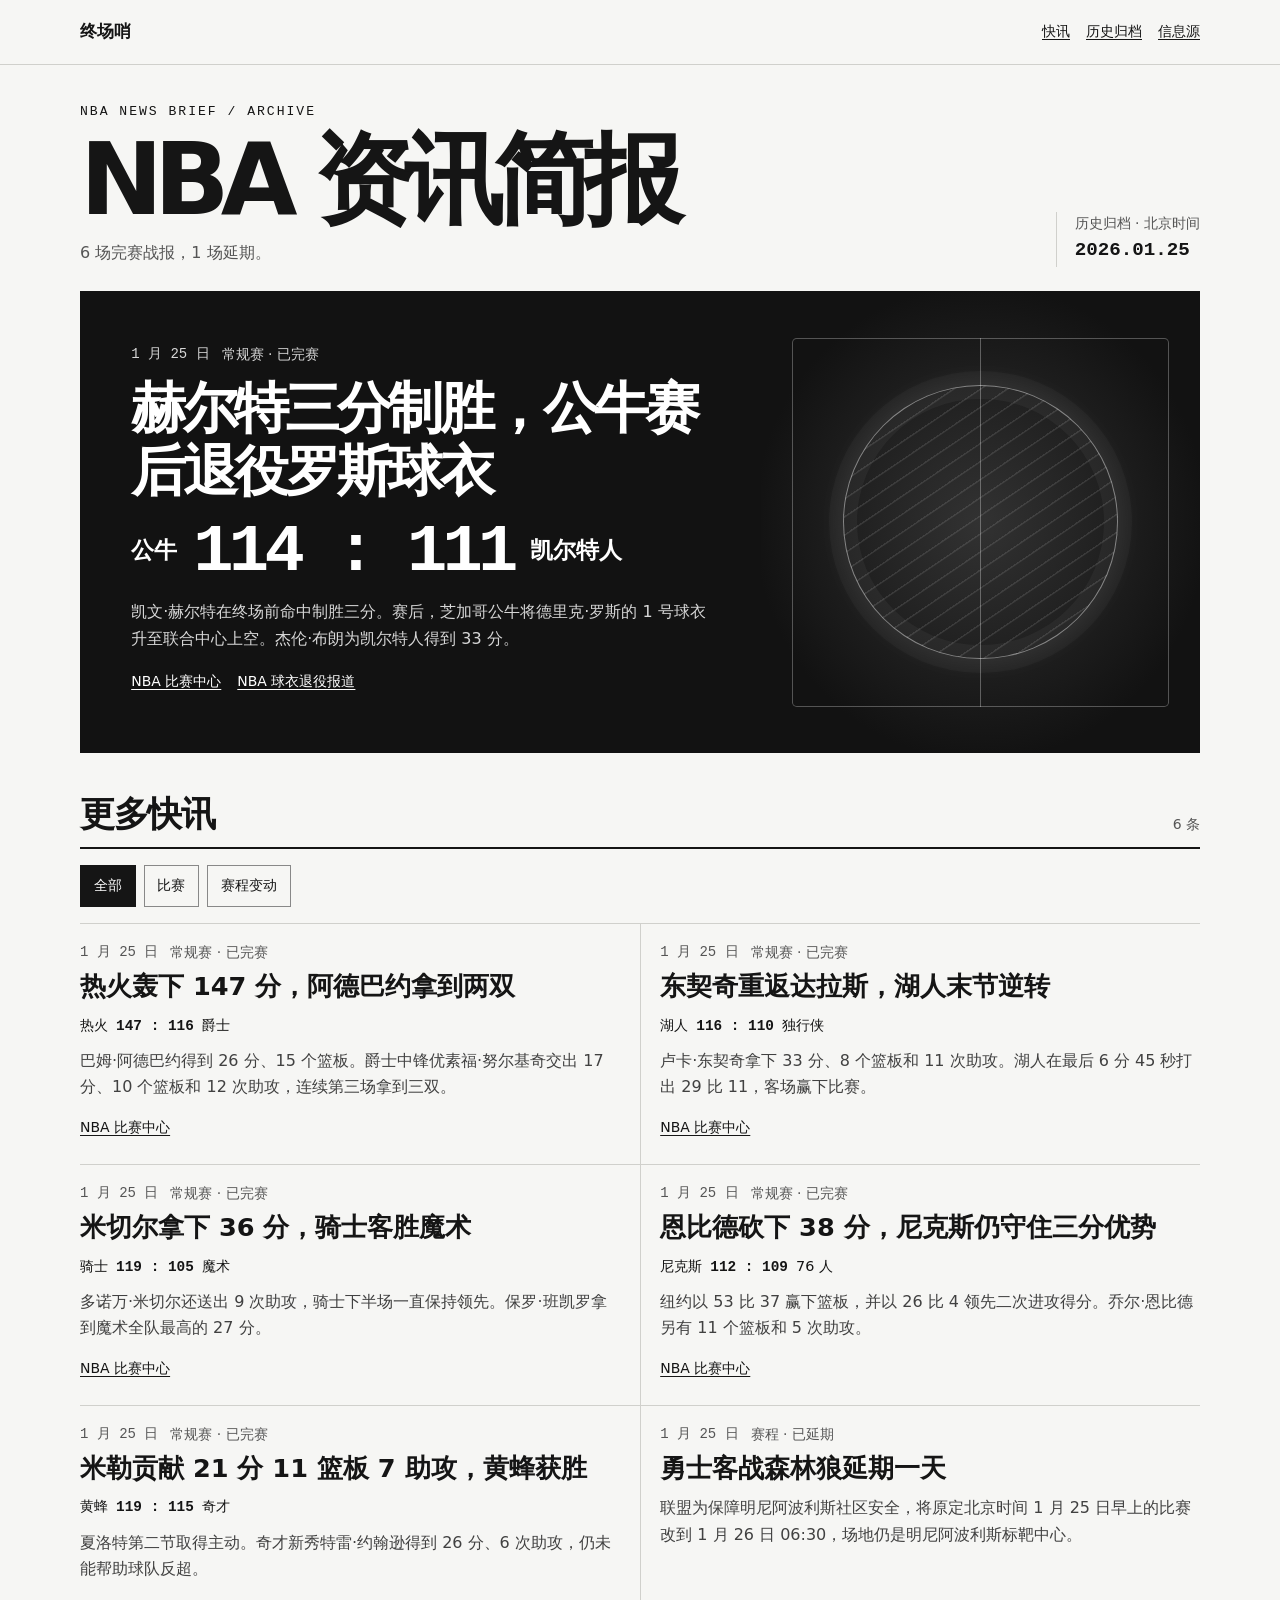
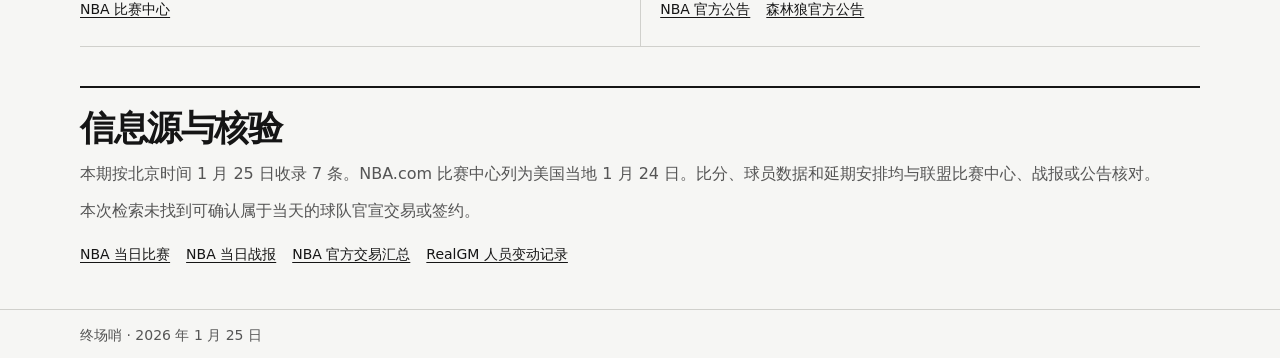
==== archive/2026-01-25/index.html @ 8e16b061 "Publish the January 25, 2026 NBA archive" ====
<!doctype html>
<html lang="zh-CN">
<head>
<meta charset="utf-8">
<meta name="viewport" content="width=device-width,initial-scale=1">
<meta name="description" content="《终场哨》2026 年 1 月 25 日 NBA 简报。6 场战报和 1 条延期公告。">
<title>2026 年 1 月 25 日 NBA 简报｜终场哨</title>
<style>
:root{color-scheme:light;--ink:#151515;--paper:#f6f6f4;--muted:#555;--line:#d0d0cc;--mono:Consolas,"SFMono-Regular",monospace}
*{box-sizing:border-box}
body{margin:0;background:var(--paper);color:var(--ink);font:1rem/1.65 "PingFang SC","Microsoft YaHei",system-ui,sans-serif}
a{color:inherit;text-underline-offset:.24em}
a:hover{text-decoration-thickness:2px}
:focus-visible{outline:2px solid currentColor;outline-offset:4px}
.wrap{width:min(100% - 3rem,70rem);margin-inline:auto}
header{border-bottom:1px solid var(--line)}
.top{min-height:4rem;display:flex;align-items:center;justify-content:space-between;gap:1rem}
.brand{font-size:1.05rem;font-weight:800;text-decoration:none;white-space:nowrap}
nav,.links{display:flex;gap:.4rem 1rem;flex-wrap:wrap}
nav a,.links a{font-size:.875rem;display:inline-flex;align-items:center;min-height:2.5rem}
.mast{display:flex;justify-content:space-between;align-items:end;gap:1.2rem;padding:2.25rem 0 1.55rem}
.mast h1{font-size:clamp(2.65rem,8vw,6.2rem);letter-spacing:-.09em;line-height:1.08;margin:.2rem 0 .45rem}
.kicker,.issue time,.board,.score{font-family:var(--mono)}
.kicker{font-size:.82rem;letter-spacing:.15em}
.mast p,.issue,.meta,.channels p,footer{color:var(--muted)}
.mast p,.issue{margin:0}
.issue{border-left:1px solid var(--line);padding-left:1.1rem;font-size:.875rem;white-space:nowrap}
.issue time{display:block;font-size:1.2rem;font-weight:700;color:var(--ink)}
.lead{background:#121212;color:#fff;position:relative;overflow:hidden;display:grid;grid-template-columns:1.55fr 1fr}
.lead-copy{position:relative;z-index:1;padding:clamp(1.4rem,4.8vw,3.2rem)}
.meta{display:flex;gap:.3rem .75rem;flex-wrap:wrap;font-size:.875rem}
.meta time{font-family:var(--mono)}
.lead .meta,.lead-copy p{color:#d7d7d7}
.lead h2{font-size:clamp(1.95rem,4.3vw,3.7rem);letter-spacing:-.065em;line-height:1.15;margin:.7rem 0}
.lead-copy p{margin:.6rem 0}
.board{display:flex;align-items:center;gap:.75rem 1rem;flex-wrap:wrap;font-weight:700;font-size:clamp(1rem,2.4vw,1.45rem)}
.score{font-size:clamp(2.2rem,5.7vw,4.2rem);letter-spacing:-.07em;line-height:1.12}
.court{position:relative;display:grid;place-items:center;height:100%;min-height:11rem;background:radial-gradient(ellipse,#323232,#121212 73%)}
.court::before{content:"";position:absolute;inset:10% 7%;border:1px solid #ffffff47;border-radius:.3rem;background:linear-gradient(90deg,transparent calc(50% - .5px),#ffffff4d calc(50% - .5px),#ffffff4d calc(50% + .5px),transparent calc(50% + .5px))}
.court::after{content:"";width:62%;aspect-ratio:1;border-radius:50%;border:1px solid #ffffff75;box-shadow:0 0 0 14px #ffffff08,inset 0 0 0 13px #ffffff0b,0 0 32px #ffffff14;background:repeating-linear-gradient(-34deg,transparent 0 13px,#ffffff1c 14px 15px)}
.feed,.archive,.channels{margin-top:2.45rem;scroll-margin-top:1rem}
.section-head{display:flex;justify-content:space-between;align-items:end;gap:.6rem;border-bottom:2px solid;padding-bottom:.65rem}
.section-head h2,.archive h2,.channels h2{margin:0;font-size:clamp(1.5rem,3vw,2.2rem);line-height:1.25;letter-spacing:-.04em}
.section-head p{margin:0;color:var(--muted);font-size:.875rem}
.filters{display:flex;flex-wrap:wrap;gap:.5rem;margin:1rem 0}
button{background:transparent;border:1px solid #888;font:inherit;font-size:.875rem;padding:.3rem .8rem;min-height:2.65rem;cursor:pointer;color:inherit}
button[aria-pressed=true]{background:var(--ink);color:#fff;border-color:var(--ink)}
.grid{display:grid;grid-template-columns:repeat(2,minmax(0,1fr));border-top:1px solid var(--line)}
.story{min-width:0;border-bottom:1px solid var(--line);padding:1.05rem 1.2rem 1rem 0;display:flex;flex-direction:column}
.story:nth-child(even of :not([hidden])){padding-inline:1.2rem 0;border-left:1px solid var(--line)}
.story h3{margin:.35rem 0 .45rem;font-size:clamp(1.2rem,2.35vw,1.6rem);line-height:1.35}
.story p{margin:.15rem 0 .45rem;color:#414141}
.story .result{font-size:.9rem;color:var(--ink)}
.result strong{font-family:var(--mono);padding-inline:.22rem}
.story .links{margin-top:auto}
.archive,.channels{border-top:2px solid;padding-top:1.15rem}
.archive .links{margin-top:.45rem}
.channels{padding-bottom:2.2rem}
.channels p{margin:.65rem 0}
.channels .links{gap:.2rem 1rem}
footer{border-top:1px solid var(--line);padding:.85rem 0;font-size:.875rem}
[hidden]{display:none!important}
@media(max-width:700px){
  .wrap{width:calc(100% - 2rem)}
  .top{min-height:3.45rem}
  .mast{align-items:start;flex-direction:column;gap:.65rem;padding:1.6rem 0 1.15rem}
  .issue{display:flex;align-items:center;gap:.55rem;border:0;padding:0}
  .issue time{font-size:1rem}
  .lead,.grid{grid-template-columns:1fr}
  .court{min-height:8.5rem;max-height:8.5rem;overflow:hidden}
  .court::after{width:9.5rem}
  .story,.story:nth-child(even of :not([hidden])){padding:1rem 0;border-left:0}
  .feed,.archive,.channels{margin-top:1.65rem}
}
</style>
</head>
<body id="top">
<header><div class="wrap top"><a href="../../index.html" class="brand">终场哨</a><nav aria-label="站内导航"><a href="#feed">快讯</a><a href="../../index.html#archive">历史归档</a><a href="#sources">信息源</a></nav></div></header>
<main class="wrap">
  <div class="mast">
    <div><div class="kicker" lang="en">NBA NEWS BRIEF / ARCHIVE</div><h1>NBA 资讯简报</h1><p>6 场完赛战报，1 场延期。</p></div>
    <p class="issue">历史归档 · 北京时间 <time datetime="2026-01-25">2026.01.25</time></p>
  </div>
  <article class="lead" aria-labelledby="lead-title">
    <div class="lead-copy">
      <div class="meta"><time datetime="2026-01-25">1 月 25 日</time><span>常规赛 · 已完赛</span></div>
      <h2 id="lead-title">赫尔特三分制胜，公牛赛后退役罗斯球衣</h2>
      <div class="board"><span>公牛</span><strong class="score">114 : 111</strong><span>凯尔特人</span></div>
      <p>凯文·赫尔特在终场前命中制胜三分。赛后，芝加哥公牛将德里克·罗斯的 1 号球衣升至联合中心上空。杰伦·布朗为凯尔特人得到 33 分。</p>
      <div class="links"><a href="https://www.nba.com/game/bos-vs-chi-0022500647">NBA 比赛中心</a><a href="https://www.nba.com/news/bulls-to-honor-chicagos-own-derrick-rose-with-jersey-retirement-saturday">NBA 球衣退役报道</a></div>
    </div>
    <div class="court" aria-hidden="true"></div>
  </article>
  <section class="feed" id="feed" aria-labelledby="feed-title">
    <div class="section-head"><h2 id="feed-title">更多快讯</h2><p id="count" role="status">6 条</p></div>
    <div class="filters" role="group" aria-label="筛选快讯" hidden>
      <button type="button" data-filter="all" aria-pressed="true">全部</button>
      <button type="button" data-filter="game" aria-pressed="false">比赛</button>
      <button type="button" data-filter="schedule" aria-pressed="false">赛程变动</button>
    </div>
    <div class="grid">
        <article class="story" data-kind="game">
          <div class="meta"><time datetime="2026-01-25">1 月 25 日</time><span>常规赛 · 已完赛</span></div>
          <h3>热火轰下 147 分，阿德巴约拿到两双</h3>
          <p class="result">热火 <strong>147 : 116</strong> 爵士</p>
          <p>巴姆·阿德巴约得到 26 分、15 个篮板。爵士中锋优素福·努尔基奇交出 17 分、10 个篮板和 12 次助攻，连续第三场拿到三双。</p>
          <div class="links"><a href="https://www.nba.com/game/mia-vs-uta-0022500649">NBA 比赛中心</a></div>
        </article>
        <article class="story" data-kind="game">
          <div class="meta"><time datetime="2026-01-25">1 月 25 日</time><span>常规赛 · 已完赛</span></div>
          <h3>东契奇重返达拉斯，湖人末节逆转</h3>
          <p class="result">湖人 <strong>116 : 110</strong> 独行侠</p>
          <p>卢卡·东契奇拿下 33 分、8 个篮板和 11 次助攻。湖人在最后 6 分 45 秒打出 29 比 11，客场赢下比赛。</p>
          <div class="links"><a href="https://www.nba.com/game/lal-vs-dal-0022500648">NBA 比赛中心</a></div>
        </article>
        <article class="story" data-kind="game">
          <div class="meta"><time datetime="2026-01-25">1 月 25 日</time><span>常规赛 · 已完赛</span></div>
          <h3>米切尔拿下 36 分，骑士客胜魔术</h3>
          <p class="result">骑士 <strong>119 : 105</strong> 魔术</p>
          <p>多诺万·米切尔还送出 9 次助攻，骑士下半场一直保持领先。保罗·班凯罗拿到魔术全队最高的 27 分。</p>
          <div class="links"><a href="https://www.nba.com/game/cle-vs-orl-0022500646">NBA 比赛中心</a></div>
        </article>
        <article class="story" data-kind="game">
          <div class="meta"><time datetime="2026-01-25">1 月 25 日</time><span>常规赛 · 已完赛</span></div>
          <h3>恩比德砍下 38 分，尼克斯仍守住三分优势</h3>
          <p class="result">尼克斯 <strong>112 : 109</strong> 76 人</p>
          <p>纽约以 53 比 37 赢下篮板，并以 26 比 4 领先二次进攻得分。乔尔·恩比德另有 11 个篮板和 5 次助攻。</p>
          <div class="links"><a href="https://www.nba.com/game/nyk-vs-phi-0022500643">NBA 比赛中心</a></div>
        </article>
        <article class="story" data-kind="game">
          <div class="meta"><time datetime="2026-01-25">1 月 25 日</time><span>常规赛 · 已完赛</span></div>
          <h3>米勒贡献 21 分 11 篮板 7 助攻，黄蜂获胜</h3>
          <p class="result">黄蜂 <strong>119 : 115</strong> 奇才</p>
          <p>夏洛特第二节取得主动。奇才新秀特雷·约翰逊得到 26 分、6 次助攻，仍未能帮助球队反超。</p>
          <div class="links"><a href="https://www.nba.com/game/was-vs-cha-0022500645">NBA 比赛中心</a></div>
        </article>
        <article class="story" data-kind="schedule">
          <div class="meta"><time datetime="2026-01-25">1 月 25 日</time><span>赛程 · 已延期</span></div>
          <h3>勇士客战森林狼延期一天</h3>
          
          <p>联盟为保障明尼阿波利斯社区安全，将原定北京时间 1 月 25 日早上的比赛改到 1 月 26 日 06:30，场地仍是明尼阿波利斯标靶中心。</p>
          <div class="links"><a href="https://www.nba.com/news/warriors-timberwolves-game-postponed">NBA 官方公告</a><a href="https://www.nba.com/timberwolves/news/wolves-vs-warriors-postponed-to-jan-25-at-430-p-m-cst">森林狼官方公告</a></div>
        </article>
    </div>
  </section>
  <section class="channels" id="sources" aria-labelledby="sources-title">
    <h2 id="sources-title">信息源与核验</h2>
    <p>本期按北京时间 1 月 25 日收录 7 条。NBA.com 比赛中心列为美国当地 1 月 24 日。比分、球员数据和延期安排均与联盟比赛中心、战报或公告核对。</p>
    <p>本次检索未找到可确认属于当天的球队官宣交易或签约。</p>
    <div class="links"><a href="https://www.nba.com/games?date=2026-01-24">NBA 当日比赛</a><a href="https://www.nba.com/news/live-updates-saturdays-highlights-results-across-the-nba">NBA 当日战报</a><a href="https://www.nba.com/news/2025-26-nba-trade-tracker">NBA 官方交易汇总</a><a href="https://basketball.realgm.com/nba/transactions/league/2026">RealGM 人员变动记录</a></div>
  </section>
</main>
<footer><div class="wrap">终场哨 · 2026 年 1 月 25 日</div></footer>
<script>
  const filters = document.querySelector('.filters');
  const buttons = [...filters.querySelectorAll('button')];
  const stories = [...document.querySelectorAll('.story')];
  const count = document.querySelector('#count');
  filters.hidden = false;
  filters.addEventListener('click', (event) => {
    const button = event.target.closest('button[data-filter]');
    if (!button) return;
    const selected = button.dataset.filter;
    buttons.forEach((option) => option.setAttribute('aria-pressed', String(option === button)));
    stories.forEach((story) => {
      story.hidden = selected !== 'all' && story.dataset.kind !== selected;
    });
    const visible = stories.filter((story) => !story.hidden).length;
    count.textContent = visible + ' 条';
  });
</script>
</body>
</html>
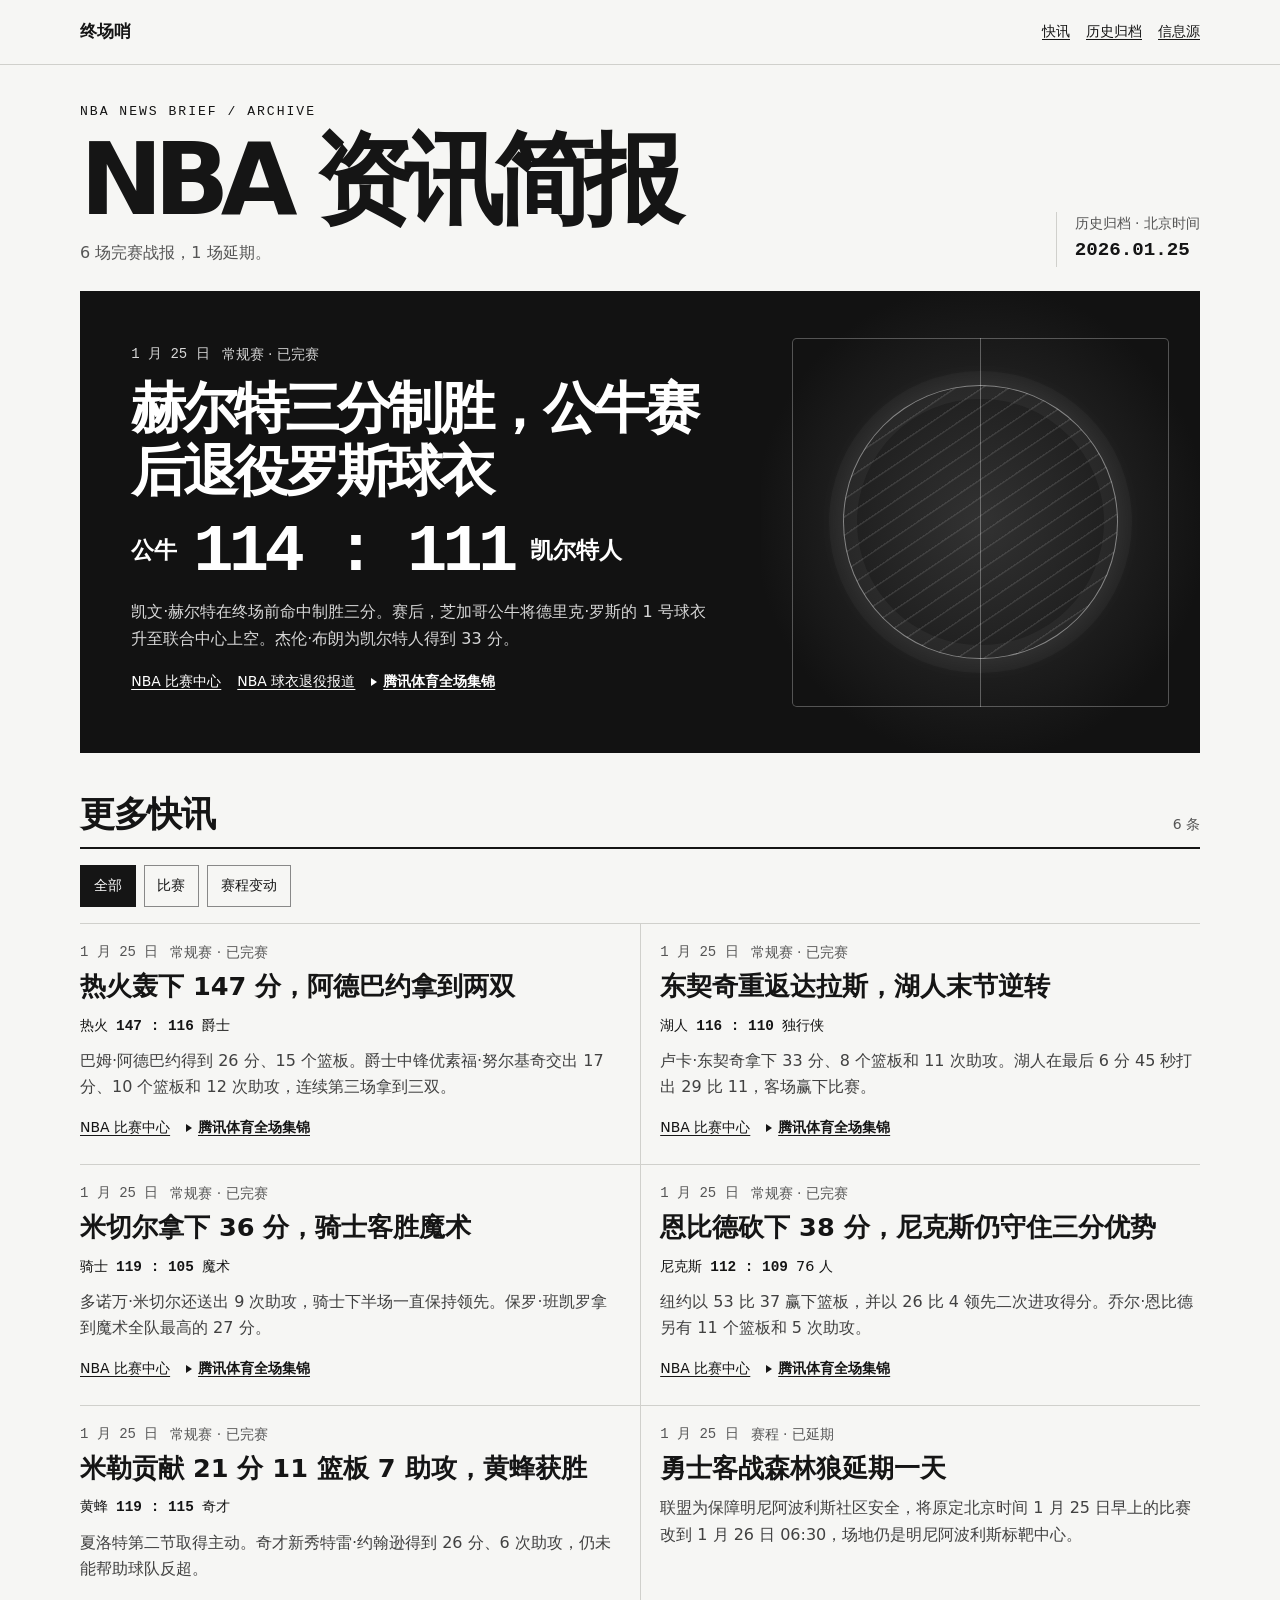
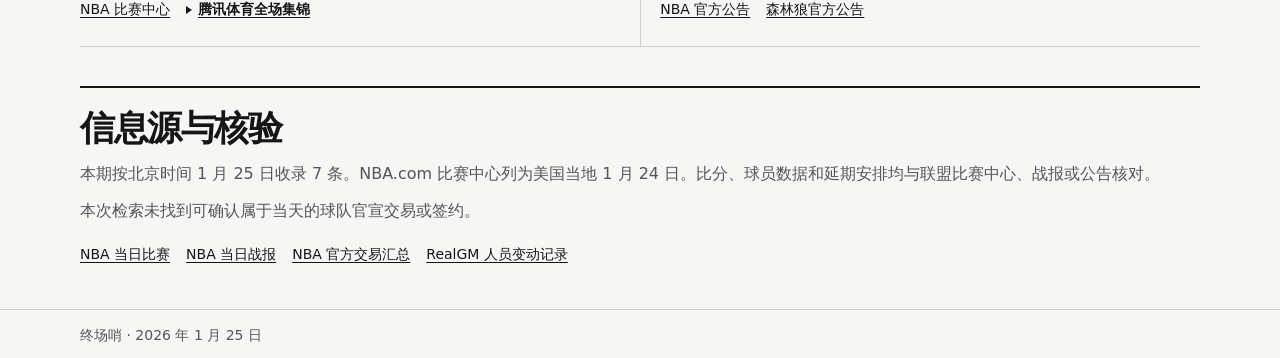
==== commit c10e0331: "Add Tencent Sports full-game highlights to NBA briefs" ====
--- a/archive/2026-01-25/index.html
+++ b/archive/2026-01-25/index.html
@@ -53,6 +53,8 @@
 .story .result{font-size:.9rem;color:var(--ink)}
 .result strong{font-family:var(--mono);padding-inline:.22rem}
 .story .links{margin-top:auto}
+.links .video-link{font-weight:700}
+.video-link::before{content:"";border-top:.33em solid transparent;border-bottom:.33em solid transparent;border-left:.47em solid currentColor;margin-right:.42em}
 .archive,.channels{border-top:2px solid;padding-top:1.15rem}
 .archive .links{margin-top:.45rem}
 .channels{padding-bottom:2.2rem}
@@ -87,7 +89,7 @@
       <h2 id="lead-title">赫尔特三分制胜，公牛赛后退役罗斯球衣</h2>
       <div class="board"><span>公牛</span><strong class="score">114 : 111</strong><span>凯尔特人</span></div>
       <p>凯文·赫尔特在终场前命中制胜三分。赛后，芝加哥公牛将德里克·罗斯的 1 号球衣升至联合中心上空。杰伦·布朗为凯尔特人得到 33 分。</p>
-      <div class="links"><a href="https://www.nba.com/game/bos-vs-chi-0022500647">NBA 比赛中心</a><a href="https://www.nba.com/news/bulls-to-honor-chicagos-own-derrick-rose-with-jersey-retirement-saturday">NBA 球衣退役报道</a></div>
+      <div class="links"><a href="https://www.nba.com/game/bos-vs-chi-0022500647">NBA 比赛中心</a><a href="https://www.nba.com/news/bulls-to-honor-chicagos-own-derrick-rose-with-jersey-retirement-saturday">NBA 球衣退役报道</a><a class="video-link" href="https://v.qq.com/x/cover/mzc00200tgf6l6k/m4101phjznj.html" aria-label="公牛对凯尔特人 · 腾讯体育全场集锦">腾讯体育全场集锦</a></div>
     </div>
     <div class="court" aria-hidden="true"></div>
   </article>
@@ -104,35 +106,35 @@
           <h3>热火轰下 147 分，阿德巴约拿到两双</h3>
           <p class="result">热火 <strong>147 : 116</strong> 爵士</p>
           <p>巴姆·阿德巴约得到 26 分、15 个篮板。爵士中锋优素福·努尔基奇交出 17 分、10 个篮板和 12 次助攻，连续第三场拿到三双。</p>
-          <div class="links"><a href="https://www.nba.com/game/mia-vs-uta-0022500649">NBA 比赛中心</a></div>
+          <div class="links"><a href="https://www.nba.com/game/mia-vs-uta-0022500649">NBA 比赛中心</a><a class="video-link" href="https://v.qq.com/x/cover/mzc00200m17faqk/e4101lxk8mc.html" aria-label="热火对爵士 · 腾讯体育全场集锦">腾讯体育全场集锦</a></div>
         </article>
         <article class="story" data-kind="game">
           <div class="meta"><time datetime="2026-01-25">1 月 25 日</time><span>常规赛 · 已完赛</span></div>
           <h3>东契奇重返达拉斯，湖人末节逆转</h3>
           <p class="result">湖人 <strong>116 : 110</strong> 独行侠</p>
           <p>卢卡·东契奇拿下 33 分、8 个篮板和 11 次助攻。湖人在最后 6 分 45 秒打出 29 比 11，客场赢下比赛。</p>
-          <div class="links"><a href="https://www.nba.com/game/lal-vs-dal-0022500648">NBA 比赛中心</a></div>
+          <div class="links"><a href="https://www.nba.com/game/lal-vs-dal-0022500648">NBA 比赛中心</a><a class="video-link" href="https://v.qq.com/x/cover/mzc00200gptf6em/q4101tji89g.html" aria-label="湖人对独行侠 · 腾讯体育全场集锦">腾讯体育全场集锦</a></div>
         </article>
         <article class="story" data-kind="game">
           <div class="meta"><time datetime="2026-01-25">1 月 25 日</time><span>常规赛 · 已完赛</span></div>
           <h3>米切尔拿下 36 分，骑士客胜魔术</h3>
           <p class="result">骑士 <strong>119 : 105</strong> 魔术</p>
           <p>多诺万·米切尔还送出 9 次助攻，骑士下半场一直保持领先。保罗·班凯罗拿到魔术全队最高的 27 分。</p>
-          <div class="links"><a href="https://www.nba.com/game/cle-vs-orl-0022500646">NBA 比赛中心</a></div>
+          <div class="links"><a href="https://www.nba.com/game/cle-vs-orl-0022500646">NBA 比赛中心</a><a class="video-link" href="https://v.qq.com/x/cover/mzc00200zs56di6/f4101ug77bh.html" aria-label="骑士对魔术 · 腾讯体育全场集锦">腾讯体育全场集锦</a></div>
         </article>
         <article class="story" data-kind="game">
           <div class="meta"><time datetime="2026-01-25">1 月 25 日</time><span>常规赛 · 已完赛</span></div>
           <h3>恩比德砍下 38 分，尼克斯仍守住三分优势</h3>
           <p class="result">尼克斯 <strong>112 : 109</strong> 76 人</p>
           <p>纽约以 53 比 37 赢下篮板，并以 26 比 4 领先二次进攻得分。乔尔·恩比德另有 11 个篮板和 5 次助攻。</p>
-          <div class="links"><a href="https://www.nba.com/game/nyk-vs-phi-0022500643">NBA 比赛中心</a></div>
+          <div class="links"><a href="https://www.nba.com/game/nyk-vs-phi-0022500643">NBA 比赛中心</a><a class="video-link" href="https://v.qq.com/x/cover/mzc00200m1vfmqw/s4101d346kx.html" aria-label="尼克斯对 76 人 · 腾讯体育全场集锦">腾讯体育全场集锦</a></div>
         </article>
         <article class="story" data-kind="game">
           <div class="meta"><time datetime="2026-01-25">1 月 25 日</time><span>常规赛 · 已完赛</span></div>
           <h3>米勒贡献 21 分 11 篮板 7 助攻，黄蜂获胜</h3>
           <p class="result">黄蜂 <strong>119 : 115</strong> 奇才</p>
           <p>夏洛特第二节取得主动。奇才新秀特雷·约翰逊得到 26 分、6 次助攻，仍未能帮助球队反超。</p>
-          <div class="links"><a href="https://www.nba.com/game/was-vs-cha-0022500645">NBA 比赛中心</a></div>
+          <div class="links"><a href="https://www.nba.com/game/was-vs-cha-0022500645">NBA 比赛中心</a><a class="video-link" href="https://v.qq.com/x/cover/mzc00200tg36x6w/l4101e9e5lk.html" aria-label="黄蜂对奇才 · 腾讯体育全场集锦">腾讯体育全场集锦</a></div>
         </article>
         <article class="story" data-kind="schedule">
           <div class="meta"><time datetime="2026-01-25">1 月 25 日</time><span>赛程 · 已延期</span></div>
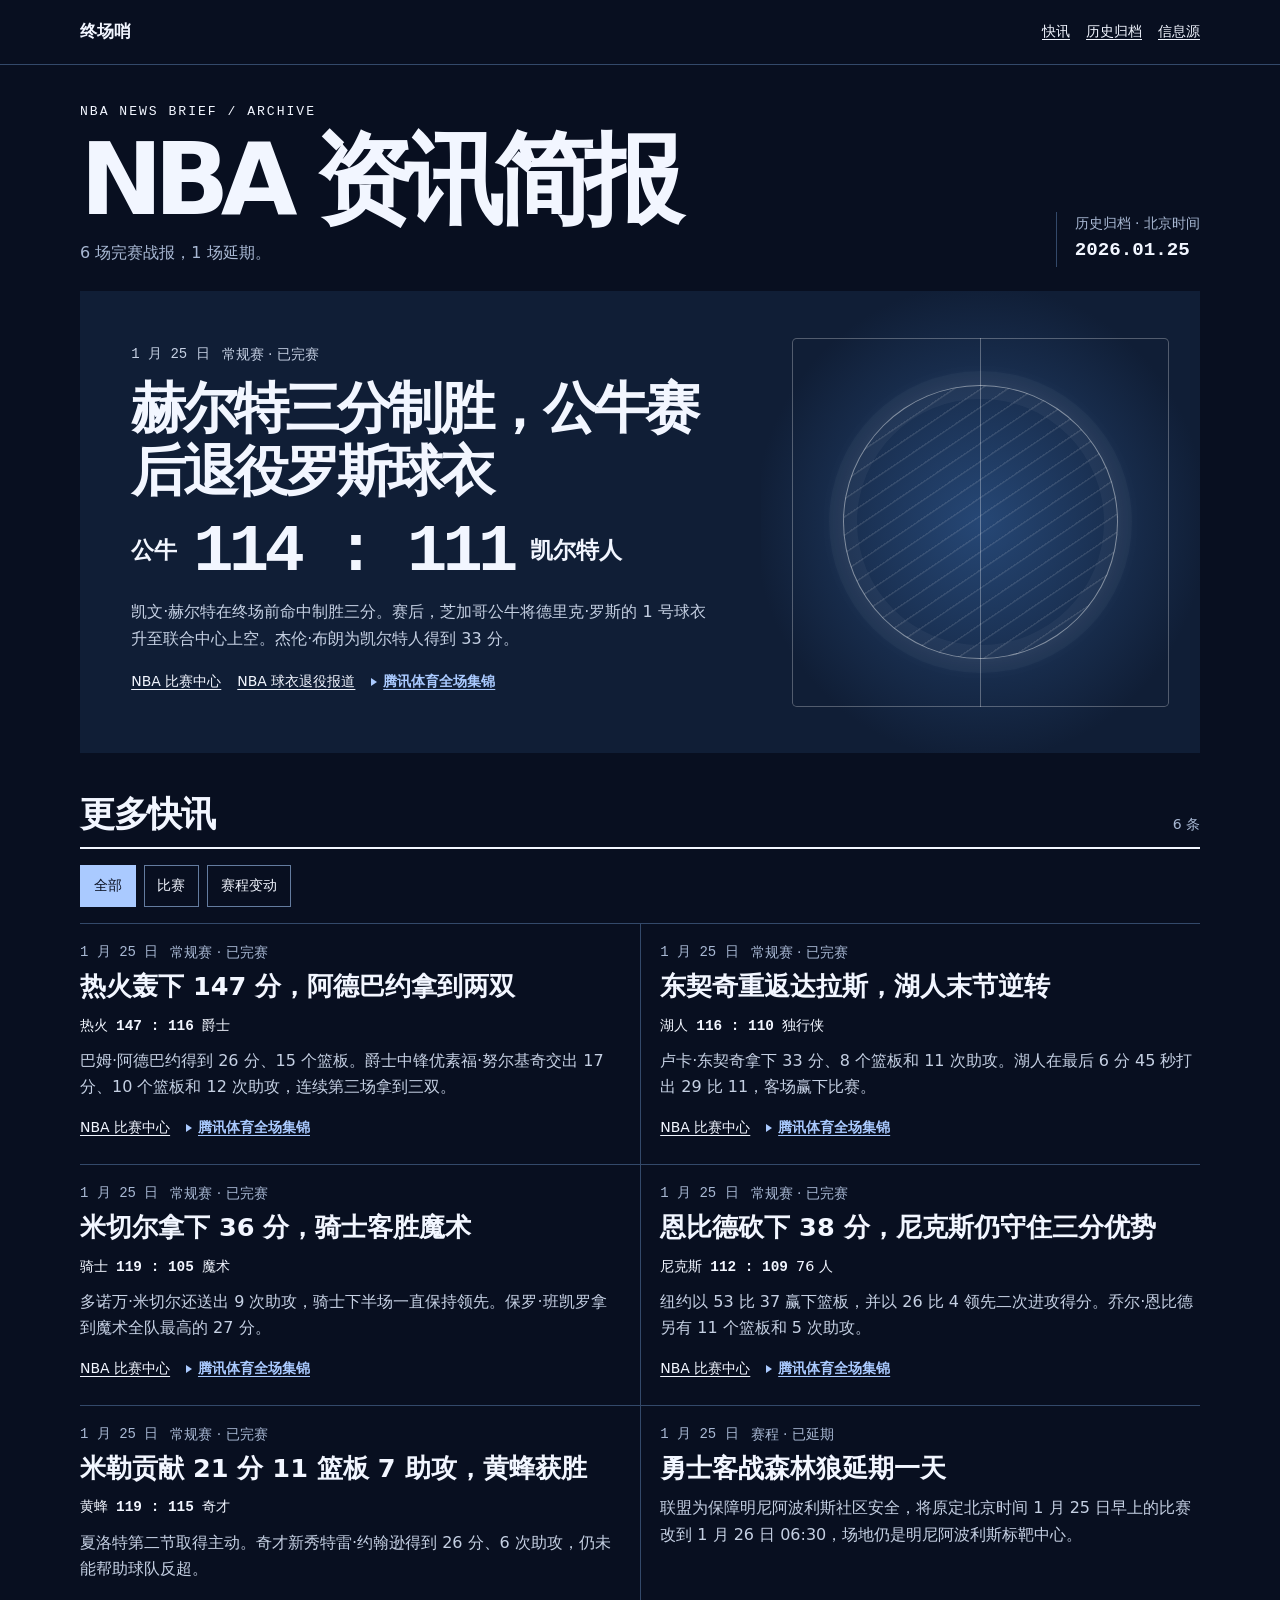
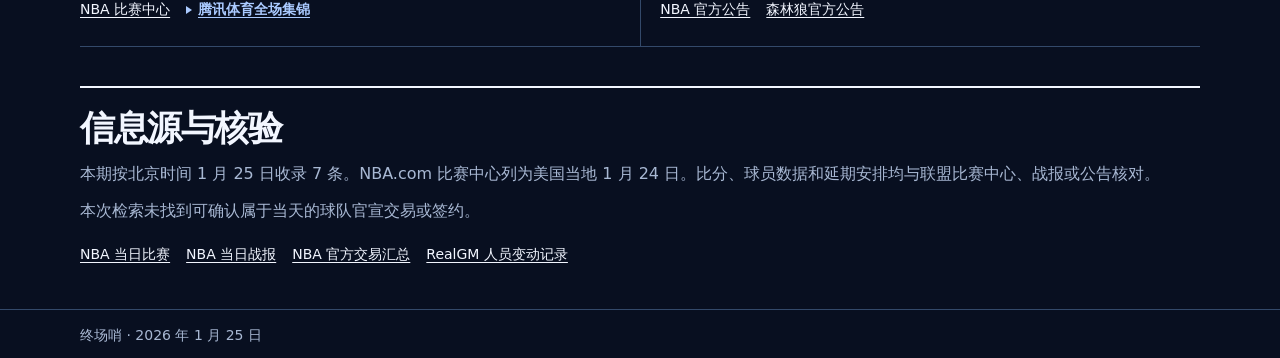
==== commit 574a7c40: "Apply a dark navy palette to NBA Daily" ====
--- a/archive/2026-01-25/index.html
+++ b/archive/2026-01-25/index.html
@@ -6,7 +6,7 @@
 <meta name="description" content="《终场哨》2026 年 1 月 25 日 NBA 简报。6 场战报和 1 条延期公告。">
 <title>2026 年 1 月 25 日 NBA 简报｜终场哨</title>
 <style>
-:root{color-scheme:light;--ink:#151515;--paper:#f6f6f4;--muted:#555;--line:#d0d0cc;--mono:Consolas,"SFMono-Regular",monospace}
+:root{color-scheme:dark;--ink:#f2f6ff;--paper:#080f20;--muted:#a8b8d3;--line:#33496a;--panel:#101e36;--accent:#aacaff;--mono:Consolas,"SFMono-Regular",monospace}
 *{box-sizing:border-box}
 body{margin:0;background:var(--paper);color:var(--ink);font:1rem/1.65 "PingFang SC","Microsoft YaHei",system-ui,sans-serif}
 a{color:inherit;text-underline-offset:.24em}
@@ -26,16 +26,16 @@
 .mast p,.issue{margin:0}
 .issue{border-left:1px solid var(--line);padding-left:1.1rem;font-size:.875rem;white-space:nowrap}
 .issue time{display:block;font-size:1.2rem;font-weight:700;color:var(--ink)}
-.lead{background:#121212;color:#fff;position:relative;overflow:hidden;display:grid;grid-template-columns:1.55fr 1fr}
+.lead{background:var(--panel);color:var(--ink);position:relative;overflow:hidden;display:grid;grid-template-columns:1.55fr 1fr}
 .lead-copy{position:relative;z-index:1;padding:clamp(1.4rem,4.8vw,3.2rem)}
 .meta{display:flex;gap:.3rem .75rem;flex-wrap:wrap;font-size:.875rem}
 .meta time{font-family:var(--mono)}
-.lead .meta,.lead-copy p{color:#d7d7d7}
+.lead .meta,.lead-copy p{color:#c5d0e3}
 .lead h2{font-size:clamp(1.95rem,4.3vw,3.7rem);letter-spacing:-.065em;line-height:1.15;margin:.7rem 0}
 .lead-copy p{margin:.6rem 0}
 .board{display:flex;align-items:center;gap:.75rem 1rem;flex-wrap:wrap;font-weight:700;font-size:clamp(1rem,2.4vw,1.45rem)}
 .score{font-size:clamp(2.2rem,5.7vw,4.2rem);letter-spacing:-.07em;line-height:1.12}
-.court{position:relative;display:grid;place-items:center;height:100%;min-height:11rem;background:radial-gradient(ellipse,#323232,#121212 73%)}
+.court{position:relative;display:grid;place-items:center;height:100%;min-height:11rem;background:radial-gradient(ellipse,#264775,var(--panel) 73%)}
 .court::before{content:"";position:absolute;inset:10% 7%;border:1px solid #ffffff47;border-radius:.3rem;background:linear-gradient(90deg,transparent calc(50% - .5px),#ffffff4d calc(50% - .5px),#ffffff4d calc(50% + .5px),transparent calc(50% + .5px))}
 .court::after{content:"";width:62%;aspect-ratio:1;border-radius:50%;border:1px solid #ffffff75;box-shadow:0 0 0 14px #ffffff08,inset 0 0 0 13px #ffffff0b,0 0 32px #ffffff14;background:repeating-linear-gradient(-34deg,transparent 0 13px,#ffffff1c 14px 15px)}
 .feed,.archive,.channels{margin-top:2.45rem;scroll-margin-top:1rem}
@@ -43,17 +43,17 @@
 .section-head h2,.archive h2,.channels h2{margin:0;font-size:clamp(1.5rem,3vw,2.2rem);line-height:1.25;letter-spacing:-.04em}
 .section-head p{margin:0;color:var(--muted);font-size:.875rem}
 .filters{display:flex;flex-wrap:wrap;gap:.5rem;margin:1rem 0}
-button{background:transparent;border:1px solid #888;font:inherit;font-size:.875rem;padding:.3rem .8rem;min-height:2.65rem;cursor:pointer;color:inherit}
-button[aria-pressed=true]{background:var(--ink);color:#fff;border-color:var(--ink)}
+button{background:transparent;border:1px solid #647c9f;font:inherit;font-size:.875rem;padding:.3rem .8rem;min-height:2.65rem;cursor:pointer;color:inherit}
+button[aria-pressed=true]{background:var(--accent);color:var(--paper);border-color:var(--accent)}
 .grid{display:grid;grid-template-columns:repeat(2,minmax(0,1fr));border-top:1px solid var(--line)}
 .story{min-width:0;border-bottom:1px solid var(--line);padding:1.05rem 1.2rem 1rem 0;display:flex;flex-direction:column}
 .story:nth-child(even of :not([hidden])){padding-inline:1.2rem 0;border-left:1px solid var(--line)}
 .story h3{margin:.35rem 0 .45rem;font-size:clamp(1.2rem,2.35vw,1.6rem);line-height:1.35}
-.story p{margin:.15rem 0 .45rem;color:#414141}
+.story p{margin:.15rem 0 .45rem;color:#c5d0e3}
 .story .result{font-size:.9rem;color:var(--ink)}
 .result strong{font-family:var(--mono);padding-inline:.22rem}
 .story .links{margin-top:auto}
-.links .video-link{font-weight:700}
+.links .video-link{color:var(--accent);font-weight:700}
 .video-link::before{content:"";border-top:.33em solid transparent;border-bottom:.33em solid transparent;border-left:.47em solid currentColor;margin-right:.42em}
 .archive,.channels{border-top:2px solid;padding-top:1.15rem}
 .archive .links{margin-top:.45rem}
